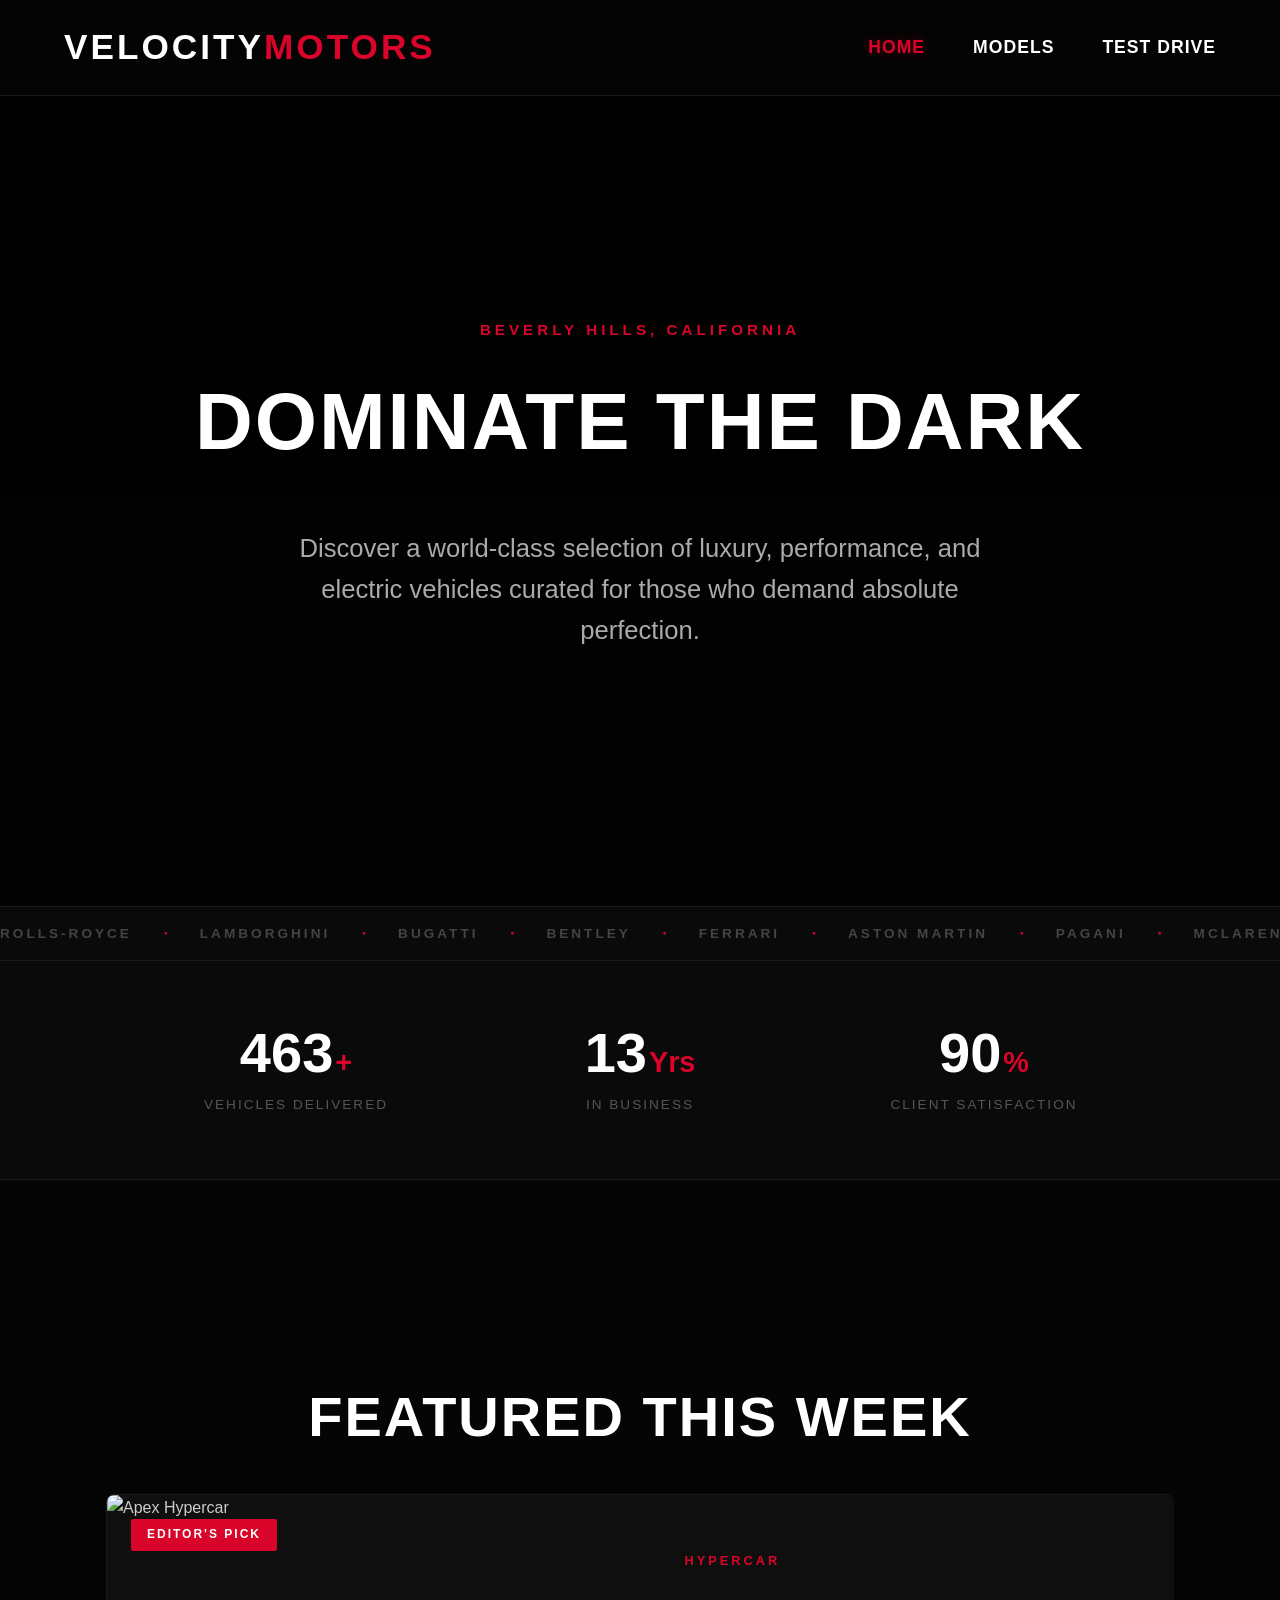
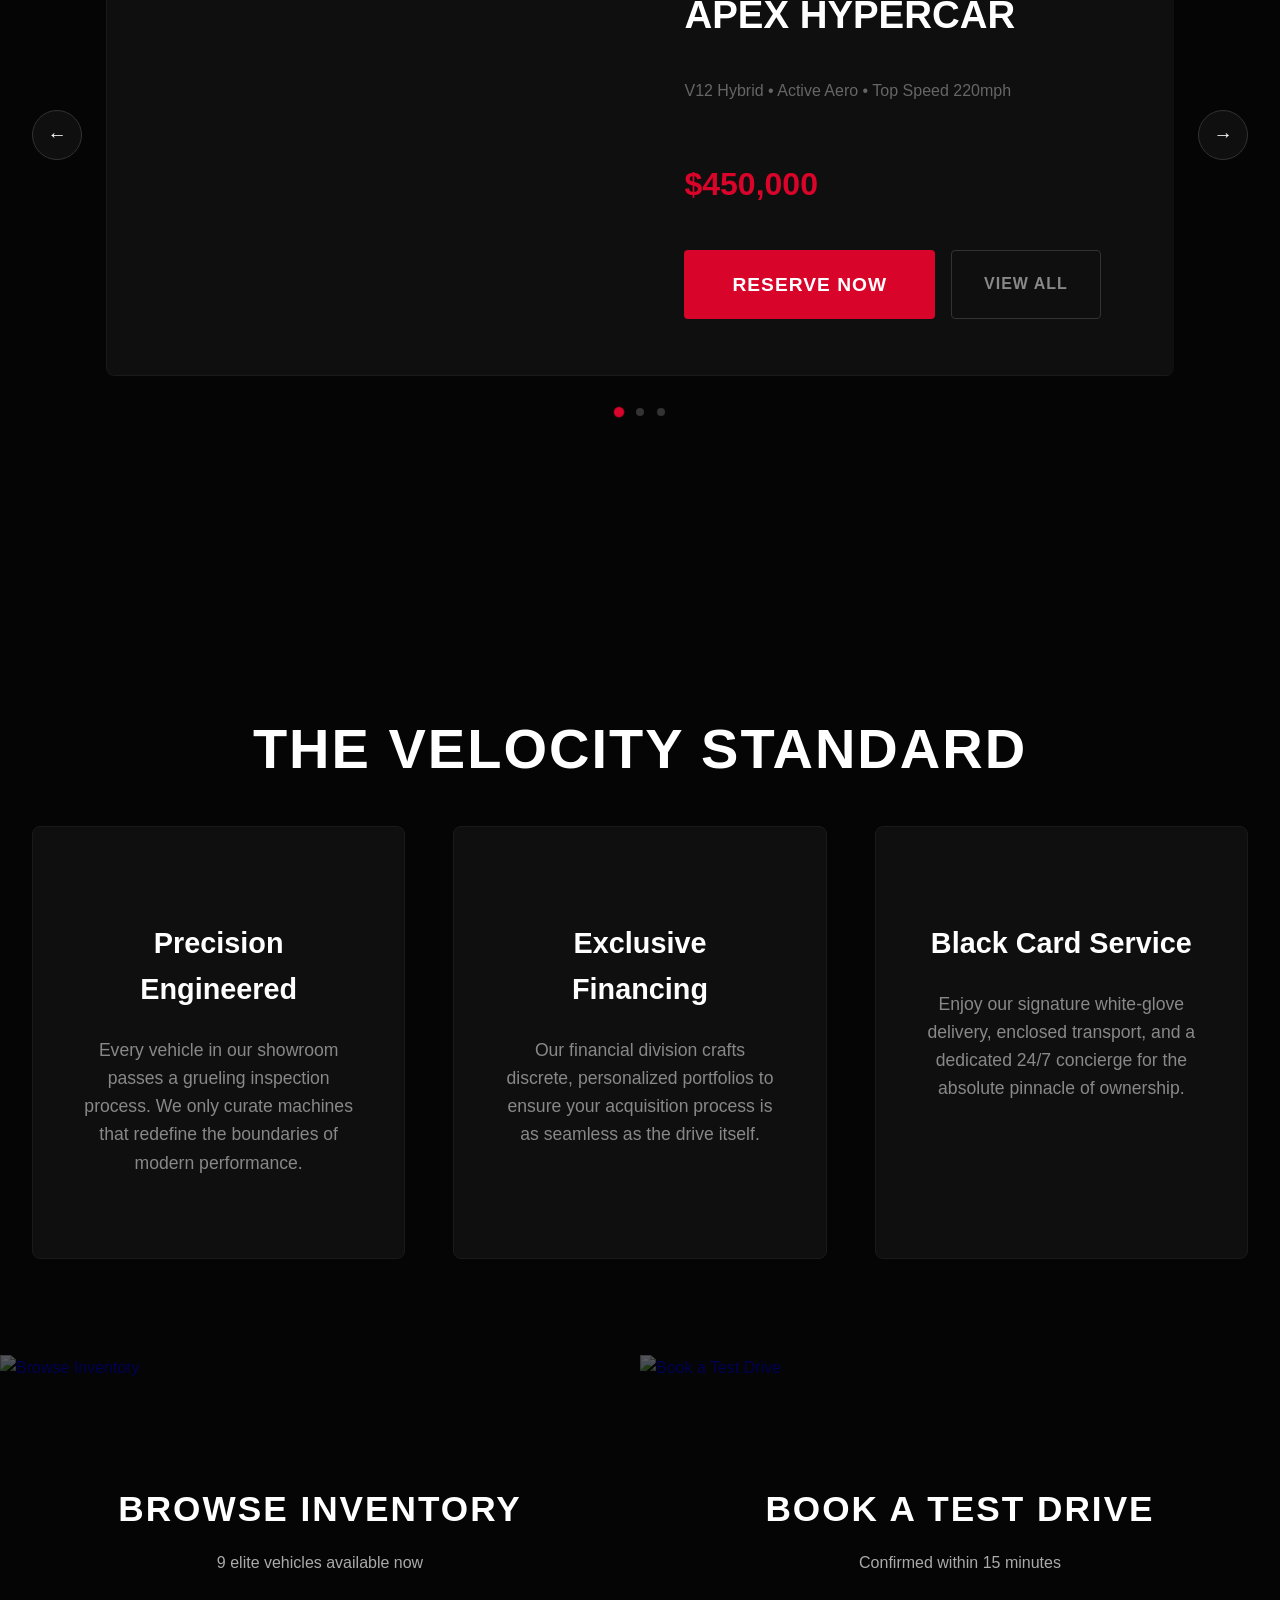
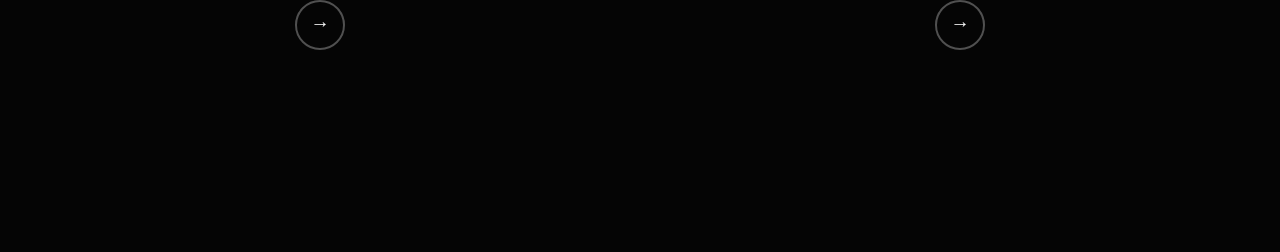
==== index.html @ 7ee49d0e "car-showroom" ====
<!doctype html>
<html lang="en">
  <head>
    <meta charset="UTF-8" />
    <meta name="viewport" content="width=device-width, initial-scale=1.0" />
    <title>Velocity Motors | Premium Auto Dealership</title>
    <link rel="stylesheet" href="style.css" />
  </head>
  <body>
    <!-- ====== SCROLL PROGRESS BAR ====== -->
    <div id="scroll-progress-bar"></div>

    <!-- ====== BACK TO TOP BUTTON ====== -->
    <button id="back-to-top" aria-label="Back to top">&#8679;</button>

    <!-- ====== HEADER & NAVIGATION ====== -->
    <header class="main-header" id="main-header">
      <a href="index.html" class="brand-logo">Velocity<span>Motors</span></a>
      <button class="hamburger-btn" id="hamburger-btn">&#9776;</button>
      <ul class="navigation-links" id="nav-links">
        <li><a href="index.html">Home</a></li>
        <li><a href="models.html">Models</a></li>
        <li><a href="book.html">Test Drive</a></li>
      </ul>
    </header>

    <!-- ====== HERO SECTION ====== -->
    <section class="hero-section fade-in-section" id="hero-section">
      <p class="hero-eyebrow">Beverly Hills, California</p>
      <h1 class="hero-main-text" id="hero-tagline">Dominate The Dark</h1>
      <p class="hero-sub-text">
        Discover a world-class selection of luxury, performance, and electric
        vehicles curated for those who demand absolute perfection.
      </p>
    </section>

    <!-- ====== BRAND TICKER ====== -->
    <div class="brand-ticker-wrapper">
      <div class="brand-ticker-track">
        <span>Rolls-Royce</span><span class="ticker-dot">&#9679;</span>
        <span>Lamborghini</span><span class="ticker-dot">&#9679;</span>
        <span>Bugatti</span><span class="ticker-dot">&#9679;</span>
        <span>Bentley</span><span class="ticker-dot">&#9679;</span>
        <span>Ferrari</span><span class="ticker-dot">&#9679;</span>
        <span>Aston Martin</span><span class="ticker-dot">&#9679;</span>
        <span>Pagani</span><span class="ticker-dot">&#9679;</span>
        <span>McLaren</span><span class="ticker-dot">&#9679;</span>
        <span>Koenigsegg</span><span class="ticker-dot">&#9679;</span>
        <span>Maserati</span><span class="ticker-dot">&#9679;</span>
        <span>Rolls-Royce</span><span class="ticker-dot">&#9679;</span>
        <span>Lamborghini</span><span class="ticker-dot">&#9679;</span>
        <span>Bugatti</span><span class="ticker-dot">&#9679;</span>
        <span>Bentley</span><span class="ticker-dot">&#9679;</span>
        <span>Ferrari</span><span class="ticker-dot">&#9679;</span>
        <span>Aston Martin</span><span class="ticker-dot">&#9679;</span>
        <span>Pagani</span><span class="ticker-dot">&#9679;</span>
        <span>McLaren</span><span class="ticker-dot">&#9679;</span>
        <span>Koenigsegg</span><span class="ticker-dot">&#9679;</span>
        <span>Maserati</span><span class="ticker-dot">&#9679;</span>
      </div>
    </div>

    <!-- ====== STATS SECTION ====== -->
    <section class="stats-section">
      <div class="stats-grid">
        <div class="stat-item scroll-reveal">
          <div class="stat-value-row">
            <span class="stat-number" data-target="500">0</span
            ><span class="stat-suffix">+</span>
          </div>
          <p class="stat-label">Vehicles Delivered</p>
        </div>
        <div class="stat-item scroll-reveal">
          <div class="stat-value-row">
            <span class="stat-number" data-target="15">0</span
            ><span class="stat-suffix"> Yrs</span>
          </div>
          <p class="stat-label">In Business</p>
        </div>
        <div class="stat-item scroll-reveal">
          <div class="stat-value-row">
            <span class="stat-number" data-target="98">0</span
            ><span class="stat-suffix">%</span>
          </div>
          <p class="stat-label">Client Satisfaction</p>
        </div>
      </div>
    </section>

    <!-- ====== FEATURED CAROUSEL ====== -->
    <section class="featured-section">
      <div class="content-wrapper">
        <h2 class="section-title scroll-reveal">Featured This Week</h2>
        <div class="carousel-wrapper">
          <button class="carousel-arrow carousel-prev" id="carousel-prev">
            &#8592;
          </button>
          <div class="carousel-viewport">
            <div class="carousel-track" id="carousel-track">
              <!-- Slide 1: Apex Hypercar -->
              <div class="featured-car-slide">
                <div class="featured-car-image-wrap">
                  <img
                    src="https://images.unsplash.com/photo-1544636331-e26879cd4d9b?auto=format&fit=crop&w=1200&q=80"
                    alt="Apex Hypercar"
                    class="featured-car-image"
                  />
                  <span class="featured-badge">Editor's Pick</span>
                </div>
                <div class="featured-car-info">
                  <p class="featured-car-category">Hypercar</p>
                  <h3 class="featured-car-name">Apex Hypercar</h3>
                  <p class="featured-car-specs">
                    V12 Hybrid &bull; Active Aero &bull; Top Speed 220mph
                  </p>
                  <p class="featured-car-price">$450,000</p>
                  <div class="featured-car-buttons">
                    <a href="book.html?car=apex" class="primary-button"
                      >Reserve Now</a
                    >
                    <a href="models.html" class="ghost-button">View All</a>
                  </div>
                </div>
              </div>

              <!-- Slide 2: Vortex GT -->
              <div class="featured-car-slide">
                <div class="featured-car-image-wrap">
                  <img
                    src="https://images.unsplash.com/photo-1503376780353-7e6692767b70?auto=format&fit=crop&w=1200&q=80"
                    alt="Vortex GT Stealth"
                    class="featured-car-image"
                  />
                  <span class="featured-badge">Most Wanted</span>
                </div>
                <div class="featured-car-info">
                  <p class="featured-car-category">Sports</p>
                  <h3 class="featured-car-name">Vortex GT Stealth</h3>
                  <p class="featured-car-specs">
                    V10 Engine &bull; Carbon Fiber &bull; Track Ready
                  </p>
                  <p class="featured-car-price">$182,000</p>
                  <div class="featured-car-buttons">
                    <a href="book.html?car=vortex" class="primary-button"
                      >Reserve Now</a
                    >
                    <a href="models.html" class="ghost-button">View All</a>
                  </div>
                </div>
              </div>

              <!-- Slide 3: Electron EV -->
              <div class="featured-car-slide">
                <div class="featured-car-image-wrap">
                  <img
                    src="https://images.unsplash.com/photo-1560958089-b8a1929cea89?auto=format&fit=crop&w=1200&q=80"
                    alt="Electron EV Noir"
                    class="featured-car-image"
                  />
                  <span class="featured-badge">New Arrival</span>
                </div>
                <div class="featured-car-info">
                  <p class="featured-car-category">Electric</p>
                  <h3 class="featured-car-name">Electron EV Noir</h3>
                  <p class="featured-car-specs">
                    Tri-Motor &bull; 500mi Range &bull; Auto-Pilot
                  </p>
                  <p class="featured-car-price">$99,900</p>
                  <div class="featured-car-buttons">
                    <a href="book.html?car=electron" class="primary-button"
                      >Reserve Now</a
                    >
                    <a href="models.html" class="ghost-button">View All</a>
                  </div>
                </div>
              </div>
            </div>
          </div>
          <button class="carousel-arrow carousel-next" id="carousel-next">
            &#8594;
          </button>
        </div>
        <div class="carousel-dots" id="carousel-dots">
          <span class="carousel-dot active-dot" data-index="0"></span>
          <span class="carousel-dot" data-index="1"></span>
          <span class="carousel-dot" data-index="2"></span>
        </div>
      </div>
    </section>

    <!-- ====== INFO CARDS ====== -->
    <main class="content-wrapper">
      <h2 class="section-title scroll-reveal">The Velocity Standard</h2>
      <div class="info-grid-container">
        <div class="info-card scroll-reveal">
          <h3 class="info-card-title">Precision Engineered</h3>
          <p class="info-card-text">
            Every vehicle in our showroom passes a grueling inspection process.
            We only curate machines that redefine the boundaries of modern
            performance.
          </p>
        </div>
        <div class="info-card scroll-reveal">
          <h3 class="info-card-title">Exclusive Financing</h3>
          <p class="info-card-text">
            Our financial division crafts discrete, personalized portfolios to
            ensure your acquisition process is as seamless as the drive itself.
          </p>
        </div>
        <div class="info-card scroll-reveal">
          <h3 class="info-card-title">Black Card Service</h3>
          <p class="info-card-text">
            Enjoy our signature white-glove delivery, enclosed transport, and a
            dedicated 24/7 concierge for the absolute pinnacle of ownership.
          </p>
        </div>
      </div>
    </main>

    <!-- ====== CTA SPLIT PANELS ====== -->
    <section class="cta-split-section scroll-reveal">
      <a href="models.html" class="cta-panel">
        <img
          src="https://images.unsplash.com/photo-1492144534655-ae79c964c9d7?auto=format&fit=crop&w=900&q=80"
          alt="Browse Inventory"
          class="cta-panel-image"
        />
        <div class="cta-panel-overlay">
          <h3 class="cta-panel-title">Browse Inventory</h3>
          <p class="cta-panel-sub">9 elite vehicles available now</p>
          <span class="cta-panel-arrow">&#8594;</span>
        </div>
      </a>
      <a href="book.html" class="cta-panel">
        <img
          src="https://images.unsplash.com/photo-1503376780353-7e6692767b70?auto=format&fit=crop&w=900&q=80"
          alt="Book a Test Drive"
          class="cta-panel-image"
        />
        <div class="cta-panel-overlay">
          <h3 class="cta-panel-title">Book A Test Drive</h3>
          <p class="cta-panel-sub">Confirmed within 15 minutes</p>
          <span class="cta-panel-arrow">&#8594;</span>
        </div>
      </a>
    </section>

    <br />
    <br />
    <br />

    <script>
      /* --- Active Navigation Link --- */
      var currentPage =
        window.location.pathname.split("/").pop() || "index.html";
      document.querySelectorAll(".navigation-links a").forEach(function (link) {
        if (link.getAttribute("href") === currentPage) {
          link.classList.add("active-link");
        }
      });

      /* --- Hamburger Menu Toggle --- */
      document
        .getElementById("hamburger-btn")
        .addEventListener("click", function () {
          document.getElementById("nav-links").classList.toggle("nav-open");
        });

      /* --- Tagline Rotation --- */
      var taglines = [
        "Dominate The Dark",
        "Built For The Bold",
        "Power Meets Precision",
        "The Road Obeys You",
      ];
      var taglineIndex = 0;
      var taglineEl = document.getElementById("hero-tagline");

      setInterval(function () {
        taglineEl.classList.add("tagline-exit");
        setTimeout(function () {
          taglineIndex = (taglineIndex + 1) % taglines.length;
          taglineEl.innerText = taglines[taglineIndex];
          taglineEl.classList.remove("tagline-exit");
          taglineEl.classList.add("tagline-enter");
          setTimeout(function () {
            taglineEl.classList.remove("tagline-enter");
          }, 500);
        }, 400);
      }, 3500);

      /* --- Scroll Reveal (IntersectionObserver) --- */
      var revealItems = document.querySelectorAll(".scroll-reveal");
      revealItems.forEach(function (item, index) {
        item.style.transitionDelay = index * 0.1 + "s";
      });

      var scrollObserver = new IntersectionObserver(
        function (entries) {
          entries.forEach(function (entry) {
            if (entry.isIntersecting) {
              entry.target.classList.add("revealed");
              scrollObserver.unobserve(entry.target);
            }
          });
        },
        { threshold: 0.15 },
      );

      revealItems.forEach(function (item) {
        scrollObserver.observe(item);
      });

      /* --- Animated Stats Counter --- */
      function animateCounter(el) {
        var target = parseInt(el.getAttribute("data-target"));
        var duration = 1800;
        var start = null;
        function step(timestamp) {
          if (!start) start = timestamp;
          var progress = Math.min((timestamp - start) / duration, 1);
          var eased = 1 - Math.pow(1 - progress, 3);
          el.innerText = Math.floor(eased * target);
          if (progress < 1) {
            requestAnimationFrame(step);
          } else {
            el.innerText = target;
          }
        }
        requestAnimationFrame(step);
      }

      var statsObserver = new IntersectionObserver(
        function (entries) {
          entries.forEach(function (entry) {
            if (entry.isIntersecting) {
              entry.target
                .querySelectorAll(".stat-number")
                .forEach(function (el) {
                  animateCounter(el);
                });
              statsObserver.unobserve(entry.target);
            }
          });
        },
        { threshold: 0.4 },
      );

      var statsSection = document.querySelector(".stats-section");
      if (statsSection) statsObserver.observe(statsSection);

      /* --- Featured Carousel with Auto-Play --- */
      var currentSlide = 0;
      var totalSlides = document.querySelectorAll(".featured-car-slide").length;

      function goToSlide(index) {
        currentSlide = (index + totalSlides) % totalSlides;
        document.getElementById("carousel-track").style.transform =
          "translateX(-" + currentSlide * 100 + "%)";
        document.querySelectorAll(".carousel-dot").forEach(function (dot, i) {
          dot.classList.toggle("active-dot", i === currentSlide);
        });
      }

      document
        .getElementById("carousel-prev")
        .addEventListener("click", function () {
          goToSlide(currentSlide - 1);
        });

      document
        .getElementById("carousel-next")
        .addEventListener("click", function () {
          goToSlide(currentSlide + 1);
        });

      document.querySelectorAll(".carousel-dot").forEach(function (dot) {
        dot.addEventListener("click", function () {
          goToSlide(parseInt(dot.getAttribute("data-index")));
        });
      });

      var autoSlide = setInterval(function () {
        goToSlide(currentSlide + 1);
      }, 5000);

      document
        .querySelector(".carousel-wrapper")
        .addEventListener("mouseenter", function () {
          clearInterval(autoSlide);
        });

      document
        .querySelector(".carousel-wrapper")
        .addEventListener("mouseleave", function () {
          autoSlide = setInterval(function () {
            goToSlide(currentSlide + 1);
          }, 5000);
        });

      /* --- Scroll Progress Bar --- */
      var progressBar = document.getElementById("scroll-progress-bar");

      /* --- Back to Top Button --- */
      var backToTopBtn = document.getElementById("back-to-top");

      backToTopBtn.addEventListener("click", function () {
        window.scrollTo({ top: 0, behavior: "smooth" });
      });

      /* --- Header Shrink on Scroll --- */
      var header = document.getElementById("main-header");

      /* --- Parallax Effect on Hero --- */
      var heroSection = document.getElementById("hero-section");

      /* Use requestAnimationFrame to batch scroll updates efficiently */
      var ticking = false;

      window.addEventListener("scroll", function () {
        if (!ticking) {
          requestAnimationFrame(function () {
            var scrollY = window.scrollY;
            var docHeight =
              document.documentElement.scrollHeight - window.innerHeight;

            /* Update scroll progress bar width */
            var scrollPercent = docHeight > 0 ? (scrollY / docHeight) * 100 : 0;
            progressBar.style.width = scrollPercent + "%";

            /* Show or hide back-to-top button after 400px */
            if (scrollY > 400) {
              backToTopBtn.classList.add("visible");
            } else {
              backToTopBtn.classList.remove("visible");
            }

            /* Shrink header padding after scrolling 100px */
            if (scrollY > 100) {
              header.classList.add("header-shrunk");
            } else {
              header.classList.remove("header-shrunk");
            }

            /* Parallax: move hero background at 40% of scroll speed */
            if (heroSection) {
              heroSection.style.backgroundPositionY = scrollY * 0.4 + "px";
            }

            ticking = false;
          });
          ticking = true;
        }
      });
    </script>
  </body>
</html>
---- style.css ----
/* ====== GLOBAL RESET & BASE STYLES ====== */

body {
  font-family: "Segoe UI", Tahoma, Geneva, Verdana, sans-serif;
  margin: 0;
  padding: 0;
  background-color: #050505;
  color: #cccccc;
  line-height: 1.6;
}

/* ====== KEYFRAME ANIMATIONS ====== */

@keyframes slideUpFade {
  from {
    opacity: 0;
    transform: translateY(40px);
  }
  to {
    opacity: 1;
    transform: translateY(0);
  }
}

@keyframes taglineExit {
  to {
    opacity: 0;
    transform: translateY(-20px);
  }
}

@keyframes taglineEnter {
  from {
    opacity: 0;
    transform: translateY(20px);
  }
  to {
    opacity: 1;
    transform: translateY(0);
  }
}

@keyframes tickerScroll {
  from {
    transform: translateX(0);
  }
  to {
    transform: translateX(-50%);
  }
}

@keyframes scrollBounce {
  0%,
  100% {
    transform: translateY(0);
    opacity: 0.3;
  }
  50% {
    transform: translateY(8px);
    opacity: 0.7;
  }
}

/* ====== SCROLL REVEAL ANIMATION ====== */

.fade-in-section {
  animation: slideUpFade 0.8s ease-out forwards;
}

.scroll-reveal {
  opacity: 0;
  transform: translateY(30px);
  transition:
    opacity 0.6s ease,
    transform 0.6s ease;
}

.scroll-reveal.revealed {
  opacity: 1;
  transform: translateY(0);
}

/* ====== SCROLL PROGRESS BAR ====== */

#scroll-progress-bar {
  position: fixed;
  top: 0;
  left: 0;
  width: 0%;
  height: 3px;
  background-color: #d90429;
  z-index: 2000;
  transition: width 0.1s linear;
}

/* ====== HEADER & NAVIGATION ====== */

.main-header {
  background-color: rgba(5, 5, 5, 0.95);
  backdrop-filter: blur(10px);
  padding: 1.2rem 5%;
  display: flex;
  justify-content: space-between;
  align-items: center;
  position: sticky;
  top: 0;
  z-index: 1000;
  border-bottom: 1px solid #1a1a1a;
  transition: padding 0.3s ease;
}

/* Reduced header padding when scrolled past 100px */
.main-header.header-shrunk {
  padding: 0.6rem 5%;
}

.brand-logo {
  font-size: 2.2rem;
  font-weight: 900;
  color: #ffffff;
  text-decoration: none;
  letter-spacing: 3px;
  text-transform: uppercase;
}

.brand-logo span {
  color: #d90429;
}

.navigation-links {
  list-style: none;
  display: flex;
  gap: 3rem;
  margin: 0;
  padding: 0;
}

.navigation-links a {
  color: #ffffff;
  text-decoration: none;
  font-weight: 600;
  font-size: 1.1rem;
  transition:
    color 0.3s ease,
    text-shadow 0.3s ease;
  text-transform: uppercase;
  letter-spacing: 1px;
}

.navigation-links a:hover {
  color: #d90429;
  text-shadow: 0 0 10px rgba(217, 4, 41, 0.5);
}

.navigation-links a.active-link {
  color: #d90429;
  text-shadow: 0 0 10px rgba(217, 4, 41, 0.4);
}

.hamburger-btn {
  display: none;
  background: none;
  border: none;
  color: #ffffff;
  font-size: 1.8rem;
  cursor: pointer;
  padding: 0.2rem 0.5rem;
  line-height: 1;
}

/* ====== BUTTONS ====== */

.primary-button {
  display: inline-block;
  background-color: #d90429;
  color: #ffffff;
  padding: 1.2rem 3rem;
  text-decoration: none;
  border-radius: 4px;
  font-weight: bold;
  font-size: 1.2rem;
  transition:
    transform 0.3s ease,
    background-color 0.3s ease,
    box-shadow 0.3s ease;
  text-transform: uppercase;
  letter-spacing: 1px;
  border: none;
  cursor: pointer;
}

.primary-button:hover {
  background-color: #ef233c;
  transform: translateY(-3px);
  box-shadow: 0 0 20px rgba(217, 4, 41, 0.6);
}

.secondary-button {
  display: inline-block;
  background-color: transparent;
  color: #ffffff;
  padding: 1.2rem 3rem;
  text-decoration: none;
  border-radius: 4px;
  font-weight: bold;
  font-size: 1.2rem;
  border: 2px solid rgba(255, 255, 255, 0.4);
  transition:
    border-color 0.3s ease,
    color 0.3s ease,
    background-color 0.3s ease;
  text-transform: uppercase;
  letter-spacing: 1px;
  cursor: pointer;
}

.secondary-button:hover {
  border-color: #ffffff;
  background-color: rgba(255, 255, 255, 0.07);
  color: #ffffff;
}

.ghost-button {
  display: inline-block;
  background-color: transparent;
  color: #888888;
  padding: 1.2rem 2rem;
  text-decoration: none;
  border-radius: 4px;
  font-weight: bold;
  font-size: 1rem;
  border: 1px solid #333333;
  transition:
    color 0.3s ease,
    border-color 0.3s ease;
  text-transform: uppercase;
  letter-spacing: 1px;
  cursor: pointer;
}

.ghost-button:hover {
  color: #ffffff;
  border-color: #ffffff;
}

/* Utility: makes a button span the full width of its container */
.full-width-button {
  width: 100%;
  margin-top: 1rem;
  box-sizing: border-box;
}

/* ====== LAYOUT HELPERS ====== */

.content-wrapper {
  max-width: 1300px;
  margin: 6rem auto;
  padding: 0 2rem;
}

.section-title {
  text-align: center;
  margin-bottom: 2rem;
  font-size: 3.5rem;
  color: #ffffff;
  font-weight: 800;
  text-transform: uppercase;
  letter-spacing: 2px;
}

/* ====== BACK TO TOP BUTTON ====== */

#back-to-top {
  position: fixed;
  bottom: 2.5rem;
  right: 2.5rem;
  width: 48px;
  height: 48px;
  background-color: #d90429;
  color: #ffffff;
  border: none;
  border-radius: 50%;
  font-size: 1.4rem;
  cursor: pointer;
  display: flex;
  align-items: center;
  justify-content: center;
  opacity: 0;
  pointer-events: none;
  transition:
    opacity 0.3s ease,
    transform 0.3s ease,
    box-shadow 0.3s ease;
  z-index: 999;
  box-shadow: 0 4px 15px rgba(217, 4, 41, 0.4);
}

#back-to-top.visible {
  opacity: 1;
  pointer-events: auto;
}

#back-to-top:hover {
  transform: translateY(-3px);
  box-shadow: 0 8px 20px rgba(217, 4, 41, 0.6);
}

/* ====== FOOTER ====== */

.site-footer {
  background-color: #0a0a0a;
  color: #ffffff;
  padding: 5rem 5% 2rem;
  margin-top: 6rem;
  border-top: 1px solid #1a1a1a;
}

.footer-columns {
  display: flex;
  justify-content: space-between;
  gap: 4rem;
  max-width: 1300px;
  margin: 0 auto 4rem;
}

.footer-column {
  flex: 1;
}

.footer-column h4 {
  font-size: 1.5rem;
  margin-bottom: 1.5rem;
  color: #d90429;
  text-transform: uppercase;
  letter-spacing: 1px;
}

.footer-column p {
  color: #888888;
  line-height: 1.8;
}

.footer-links {
  list-style: none;
  padding: 0;
  margin: 0;
}

.footer-links li {
  margin-bottom: 1rem;
}

.footer-links a {
  color: #888888;
  text-decoration: none;
  transition: color 0.3s ease;
}

.footer-links a:hover {
  color: #ffffff;
}

.footer-bottom {
  text-align: center;
  padding-top: 2rem;
  border-top: 1px solid #1a1a1a;
  color: #555555;
}

/* ====== HERO SECTION ====== */

.hero-section {
  background-image:
    linear-gradient(rgba(0, 0, 0, 0.8), rgba(0, 0, 0, 0.4)),
    url("https://images.unsplash.com/photo-1544636331-e26879cd4d9b?auto=format&fit=crop&w=1920&q=80");
  background-size: cover;
  background-position: center;
  height: 90vh;
  display: flex;
  flex-direction: column;
  justify-content: center;
  align-items: center;
  text-align: center;
  color: #ffffff;
  padding: 0 2rem;
  position: relative;
}

.hero-eyebrow {
  font-size: 0.95rem;
  letter-spacing: 4px;
  text-transform: uppercase;
  color: #d90429;
  margin-bottom: 1rem;
  font-weight: 600;
}

.hero-main-text {
  font-size: 5rem;
  font-weight: 900;
  margin-bottom: 1rem;
  margin-top: 0;
  text-transform: uppercase;
  letter-spacing: 2px;
}

.hero-sub-text {
  font-size: 1.6rem;
  margin-bottom: 3rem;
  max-width: 700px;
  font-weight: 300;
  color: #aaaaaa;
}

.hero-button-row {
  display: flex;
  gap: 1.5rem;
  align-items: center;
  flex-wrap: wrap;
  justify-content: center;
}

.hero-scroll-hint {
  position: absolute;
  bottom: 2.5rem;
  font-size: 1.6rem;
  color: rgba(255, 255, 255, 0.3);
  animation: scrollBounce 2s ease-in-out infinite;
}

/* Tagline rotation animation classes */
.tagline-exit {
  animation: taglineExit 0.4s ease forwards;
}

.tagline-enter {
  animation: taglineEnter 0.5s ease forwards;
}

/* ====== BRAND TICKER ====== */

.brand-ticker-wrapper {
  overflow: hidden;
  background-color: #0a0a0a;
  border-top: 1px solid #1a1a1a;
  border-bottom: 1px solid #1a1a1a;
  padding: 1rem 0;
}

.brand-ticker-track {
  display: flex;
  gap: 2rem;
  white-space: nowrap;
  animation: tickerScroll 28s linear infinite;
  width: max-content;
  align-items: center;
}

.brand-ticker-track span {
  font-size: 0.85rem;
  font-weight: 700;
  letter-spacing: 3px;
  text-transform: uppercase;
  color: #444444;
}

.ticker-dot {
  font-size: 0.4rem !important;
  color: #d90429 !important;
  letter-spacing: 0 !important;
}

/* ====== STATS SECTION ====== */

.stats-section {
  background-color: #0a0a0a;
  border-bottom: 1px solid #1a1a1a;
  padding: 4rem 5%;
}

.stats-grid {
  display: flex;
  justify-content: space-around;
  align-items: center;
  max-width: 1000px;
  margin: 0 auto;
  gap: 2rem;
  flex-wrap: wrap;
}

.stat-item {
  text-align: center;
  flex: 1;
  min-width: 140px;
}

.stat-value-row {
  display: flex;
  align-items: baseline;
  justify-content: center;
  gap: 2px;
}

.stat-number {
  font-size: 3.5rem;
  font-weight: 900;
  color: #ffffff;
  line-height: 1;
}

.stat-suffix {
  font-size: 1.8rem;
  font-weight: 700;
  color: #d90429;
}

.stat-label {
  color: #555555;
  font-size: 0.85rem;
  text-transform: uppercase;
  letter-spacing: 2px;
  margin-top: 0.5rem;
  margin-bottom: 0;
}

/* ====== FEATURED CAROUSEL ====== */

.featured-section {
  padding: 6rem 0;
  background-color: #050505;
}

.carousel-wrapper {
  display: flex;
  align-items: center;
  gap: 1.5rem;
  position: relative;
}

.carousel-viewport {
  flex: 1;
  overflow: hidden;
  border-radius: 8px;
}

.carousel-track {
  display: flex;
  transition: transform 0.5s ease;
}

.featured-car-slide {
  min-width: 100%;
  display: flex;
  gap: 0;
  background-color: #0f0f0f;
  border-radius: 8px;
  overflow: hidden;
  border: 1px solid #1a1a1a;
}

.featured-car-image-wrap {
  flex: 1.2;
  position: relative;
  overflow: hidden;
  min-height: 380px;
}

.featured-car-image {
  width: 100%;
  height: 100%;
  object-fit: cover;
  display: block;
  transition: transform 0.6s ease;
}

.featured-car-slide:hover .featured-car-image {
  transform: scale(1.04);
}

.featured-badge {
  position: absolute;
  top: 1.5rem;
  left: 1.5rem;
  background-color: #d90429;
  color: #ffffff;
  font-size: 0.75rem;
  font-weight: 700;
  letter-spacing: 2px;
  text-transform: uppercase;
  padding: 0.4rem 1rem;
  border-radius: 2px;
}

.featured-car-info {
  flex: 1;
  padding: 3.5rem;
  display: flex;
  flex-direction: column;
  justify-content: center;
}

.featured-car-category {
  font-size: 0.8rem;
  letter-spacing: 3px;
  text-transform: uppercase;
  color: #d90429;
  font-weight: 700;
  margin: 0 0 0.8rem;
}

.featured-car-name {
  font-size: 2.4rem;
  font-weight: 900;
  color: #ffffff;
  margin: 0 0 1rem;
  text-transform: uppercase;
}

.featured-car-specs {
  color: #666666;
  font-size: 1rem;
  margin-bottom: 1.5rem;
}

.featured-car-price {
  font-size: 2rem;
  font-weight: 900;
  color: #d90429;
  margin-bottom: 2.5rem;
}

.featured-car-buttons {
  display: flex;
  gap: 1rem;
  flex-wrap: wrap;
}

.carousel-arrow {
  background-color: #0f0f0f;
  border: 1px solid #333333;
  color: #ffffff;
  width: 50px;
  height: 50px;
  border-radius: 50%;
  font-size: 1.2rem;
  cursor: pointer;
  transition:
    background-color 0.3s ease,
    border-color 0.3s ease;
  flex-shrink: 0;
  display: flex;
  align-items: center;
  justify-content: center;
}

.carousel-arrow:hover {
  background-color: #d90429;
  border-color: #d90429;
}

.carousel-dots {
  display: flex;
  justify-content: center;
  gap: 0.8rem;
  margin-top: 2rem;
}

.carousel-dot {
  width: 8px;
  height: 8px;
  background-color: #333333;
  border-radius: 50%;
  cursor: pointer;
  transition:
    background-color 0.3s ease,
    transform 0.3s ease;
}

.carousel-dot.active-dot {
  background-color: #d90429;
  transform: scale(1.3);
}

/* ====== INFO CARDS ====== */

.info-grid-container {
  display: flex;
  gap: 3rem;
  justify-content: space-between;
}

.info-card {
  background: #0f0f0f;
  padding: 4rem 3rem;
  border-radius: 8px;
  border: 1px solid #1a1a1a;
  flex: 1;
  text-align: center;
  transition:
    transform 0.4s ease,
    border-color 0.4s ease,
    box-shadow 0.4s ease;
}

.info-card:hover {
  transform: translateY(-10px);
  border-color: #d90429;
  box-shadow: 0 10px 30px rgba(217, 4, 41, 0.15);
}

.info-card-title {
  font-size: 1.8rem;
  color: #ffffff;
  margin-bottom: 1.5rem;
  font-weight: 700;
}

.info-card-text {
  color: #888888;
  font-size: 1.1rem;
}

/* ====== CTA SPLIT PANELS ====== */

.cta-split-section {
  display: flex;
  height: 420px;
  margin-top: 6rem;
}

.cta-panel {
  flex: 1;
  position: relative;
  overflow: hidden;
  text-decoration: none;
  display: block;
}

.cta-panel-image {
  width: 100%;
  height: 100%;
  object-fit: cover;
  display: block;
  transition: transform 0.6s ease;
  filter: brightness(0.35);
}

.cta-panel:hover .cta-panel-image {
  transform: scale(1.06);
  filter: brightness(0.45);
}

.cta-panel-overlay {
  position: absolute;
  inset: 0;
  display: flex;
  flex-direction: column;
  justify-content: center;
  align-items: center;
  text-align: center;
  padding: 3rem;
}

.cta-panel-title {
  font-size: 2.2rem;
  font-weight: 900;
  color: #ffffff;
  text-transform: uppercase;
  letter-spacing: 2px;
  margin: 0 0 0.8rem;
}

.cta-panel-sub {
  color: #aaaaaa;
  font-size: 1rem;
  margin: 0 0 1.5rem;
}

.cta-panel-arrow {
  display: inline-flex;
  width: 46px;
  height: 46px;
  border: 2px solid rgba(255, 255, 255, 0.3);
  border-radius: 50%;
  align-items: center;
  justify-content: center;
  color: #ffffff;
  font-size: 1.2rem;
  transition:
    background-color 0.3s ease,
    border-color 0.3s ease,
    transform 0.3s ease;
}

.cta-panel:hover .cta-panel-arrow {
  background-color: #d90429;
  border-color: #d90429;
  transform: translateX(4px);
}

/* ====== RESPONSIVE BREAKPOINTS ====== */

@media (max-width: 768px) {
  .hamburger-btn {
    display: block;
  }

  .navigation-links {
    display: none;
    flex-direction: column;
    gap: 0;
    position: absolute;
    top: 100%;
    left: 0;
    right: 0;
    background-color: rgba(5, 5, 5, 0.98);
    border-top: 1px solid #1a1a1a;
    padding: 0.5rem 0;
  }

  .navigation-links.nav-open {
    display: flex;
  }

  .navigation-links li {
    padding: 1rem 5%;
    border-bottom: 1px solid #1a1a1a;
  }

  .hero-main-text {
    font-size: 3rem;
  }

  .hero-sub-text {
    font-size: 1.2rem;
  }

  .section-title {
    font-size: 2.4rem;
  }

  .info-grid-container {
    flex-direction: column;
  }

  .featured-car-slide {
    flex-direction: column;
  }

  .featured-car-image-wrap {
    min-height: 220px;
  }

  .featured-car-info {
    padding: 2rem;
  }

  .featured-car-name {
    font-size: 1.8rem;
  }

  .carousel-arrow {
    width: 38px;
    height: 38px;
    font-size: 1rem;
  }

  .cta-split-section {
    flex-direction: column;
    height: auto;
  }

  .cta-panel {
    height: 220px;
  }

  .stat-number {
    font-size: 2.6rem;
  }

  .footer-columns {
    flex-direction: column;
    gap: 2rem;
  }
}
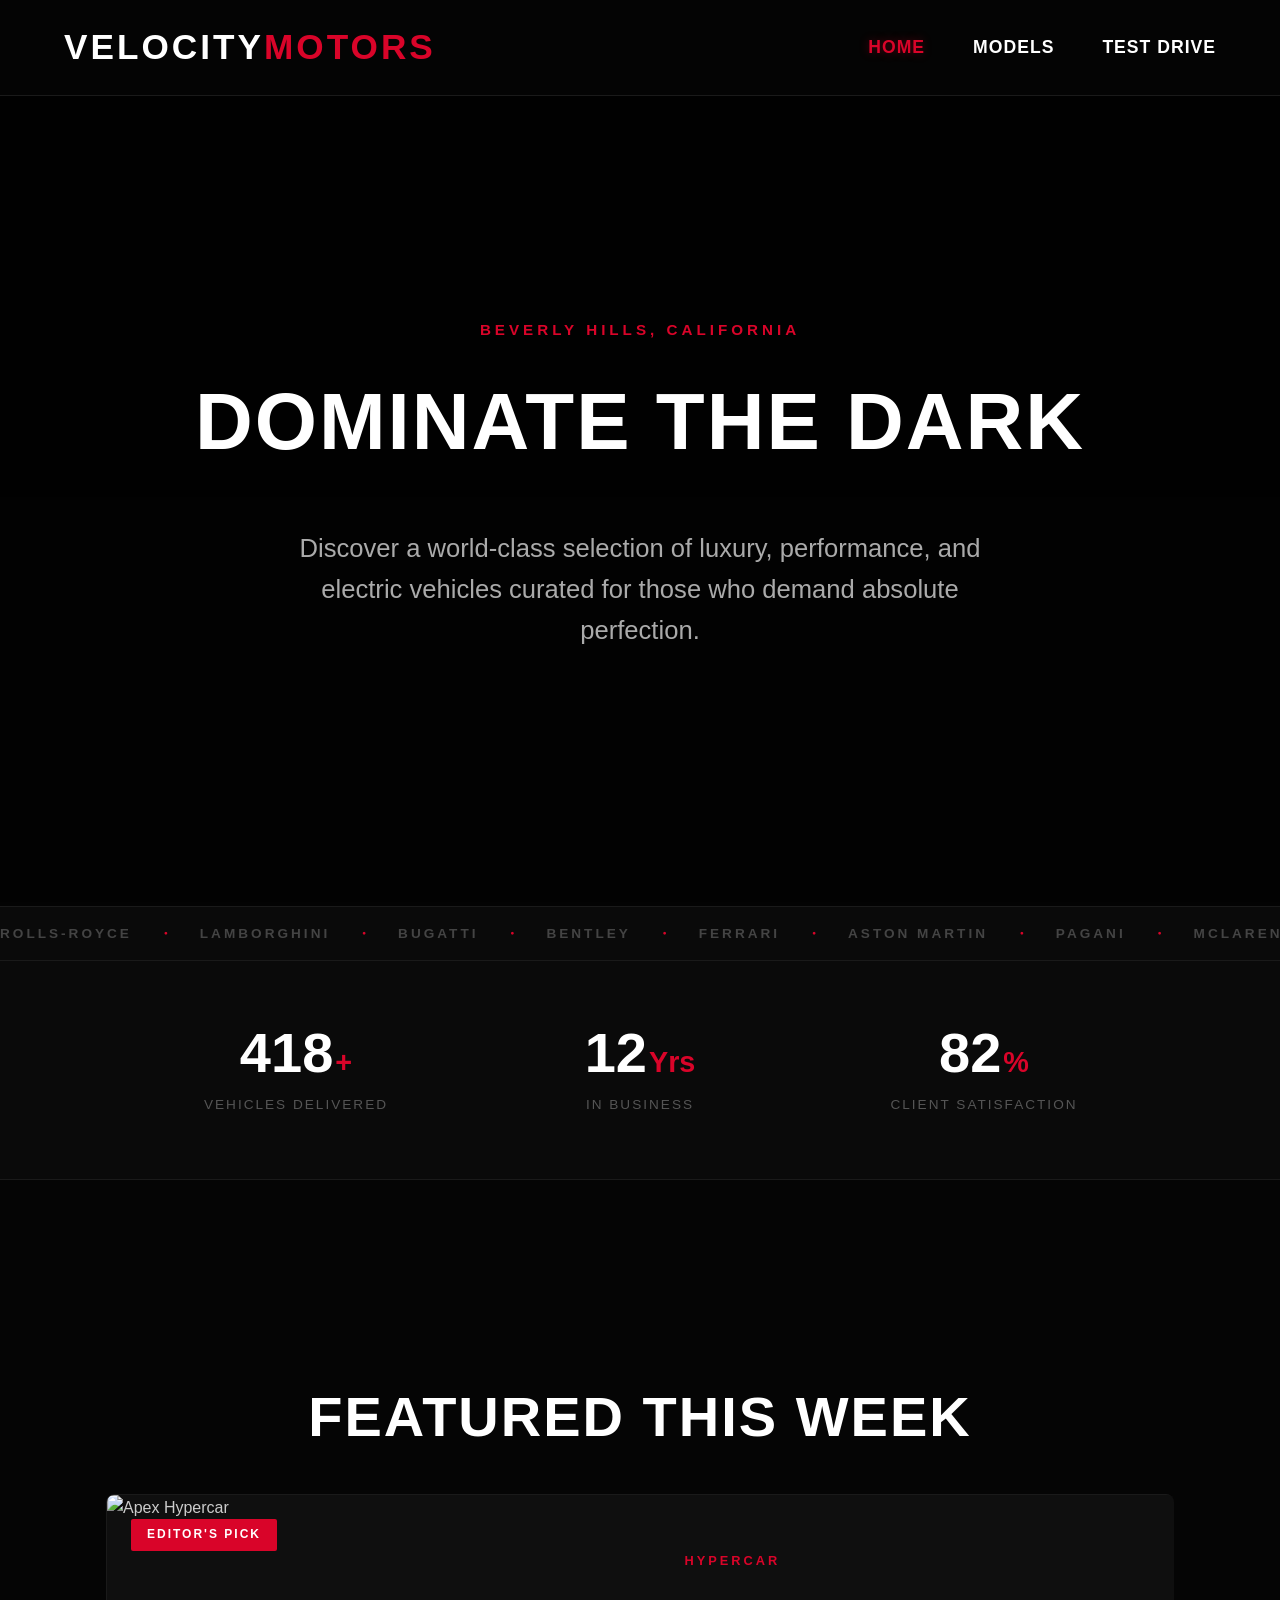
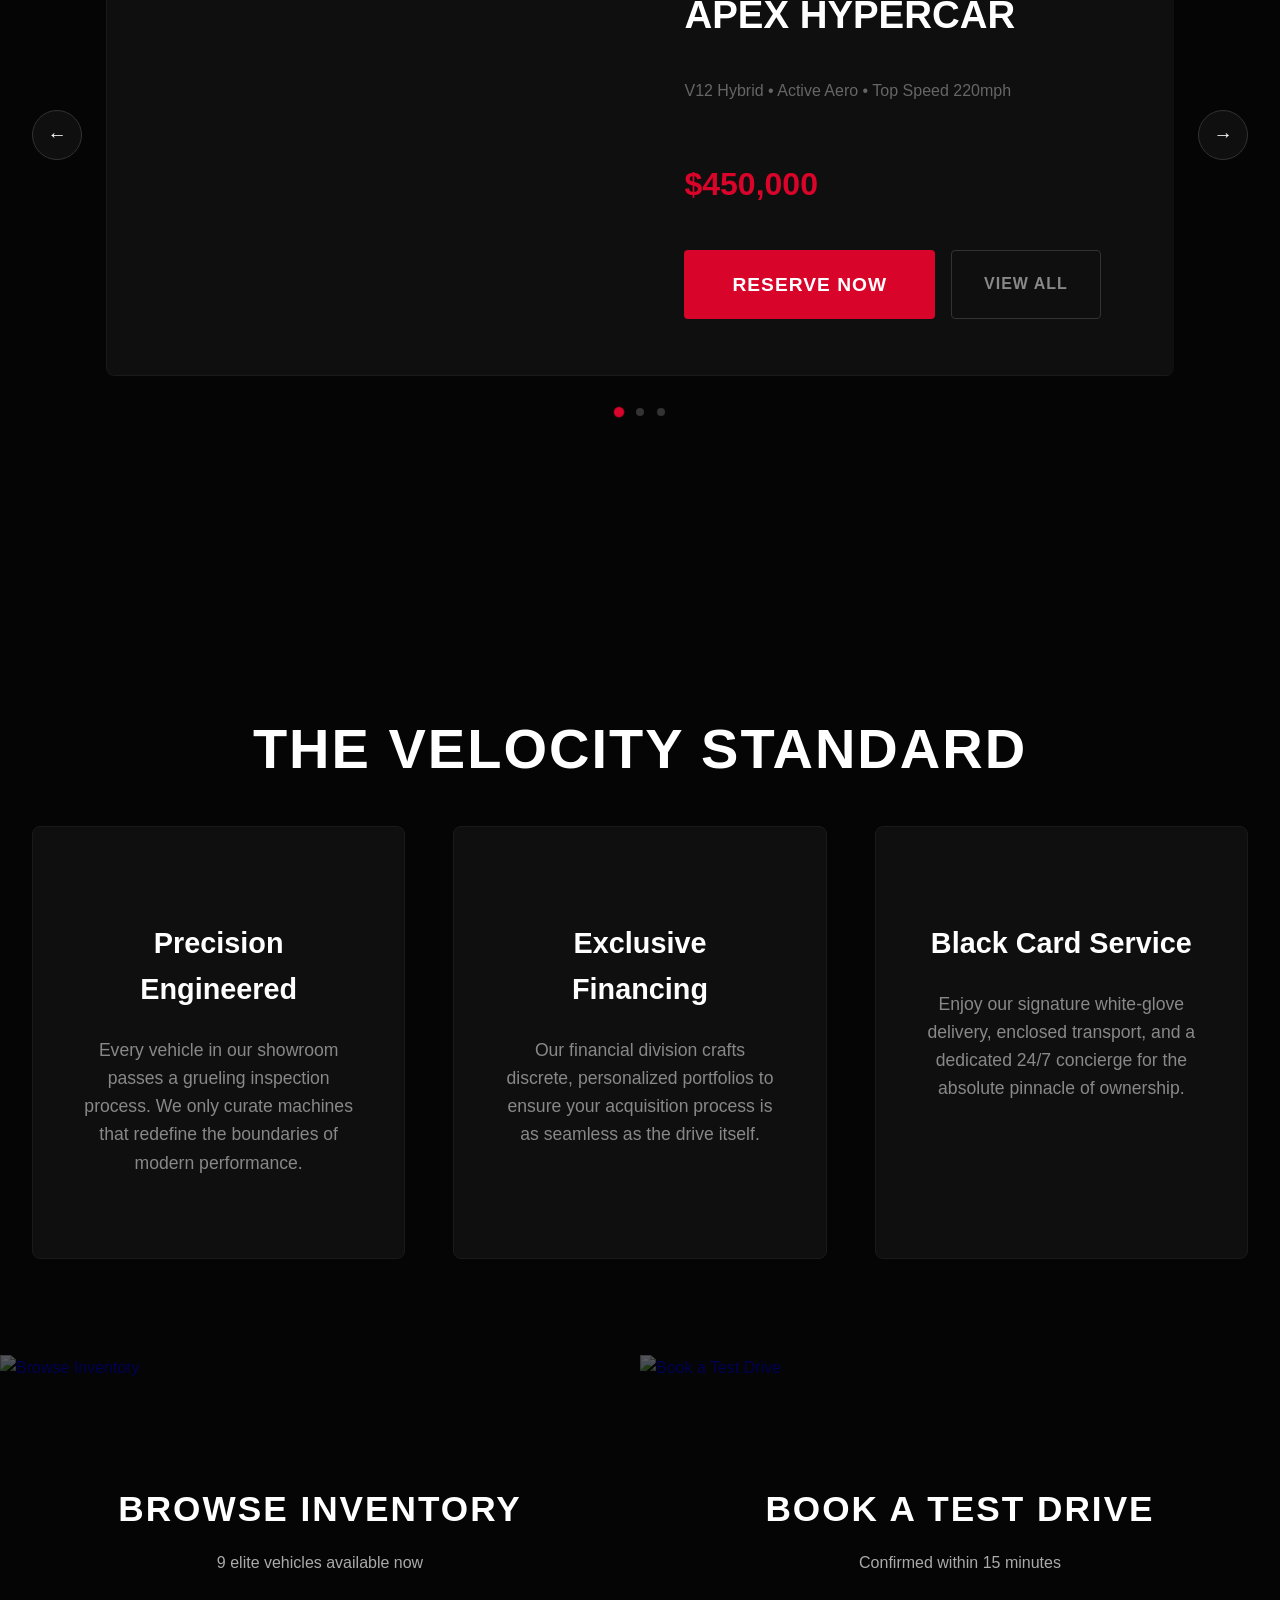
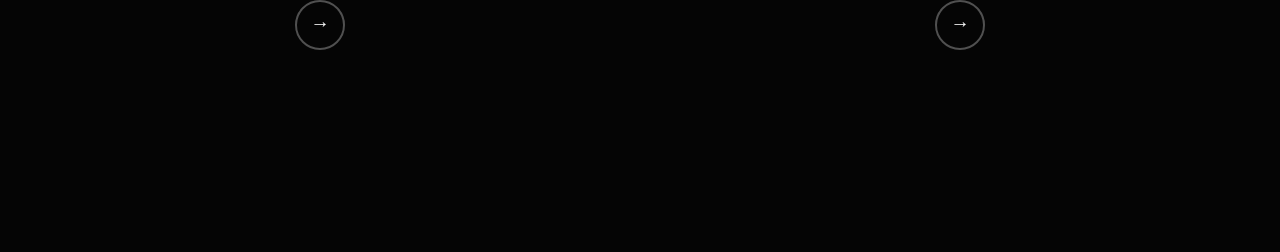
==== commit 8cce2ef3: "change name" ====
--- a/index.html
+++ b/index.html
@@ -3,7 +3,7 @@
   <head>
     <meta charset="UTF-8" />
     <meta name="viewport" content="width=device-width, initial-scale=1.0" />
-    <title>Velocity Motors | Premium Auto Dealership</title>
+    <title>Velocity | Premium Auto Dealership</title>
     <link rel="stylesheet" href="style.css" />
   </head>
   <body>
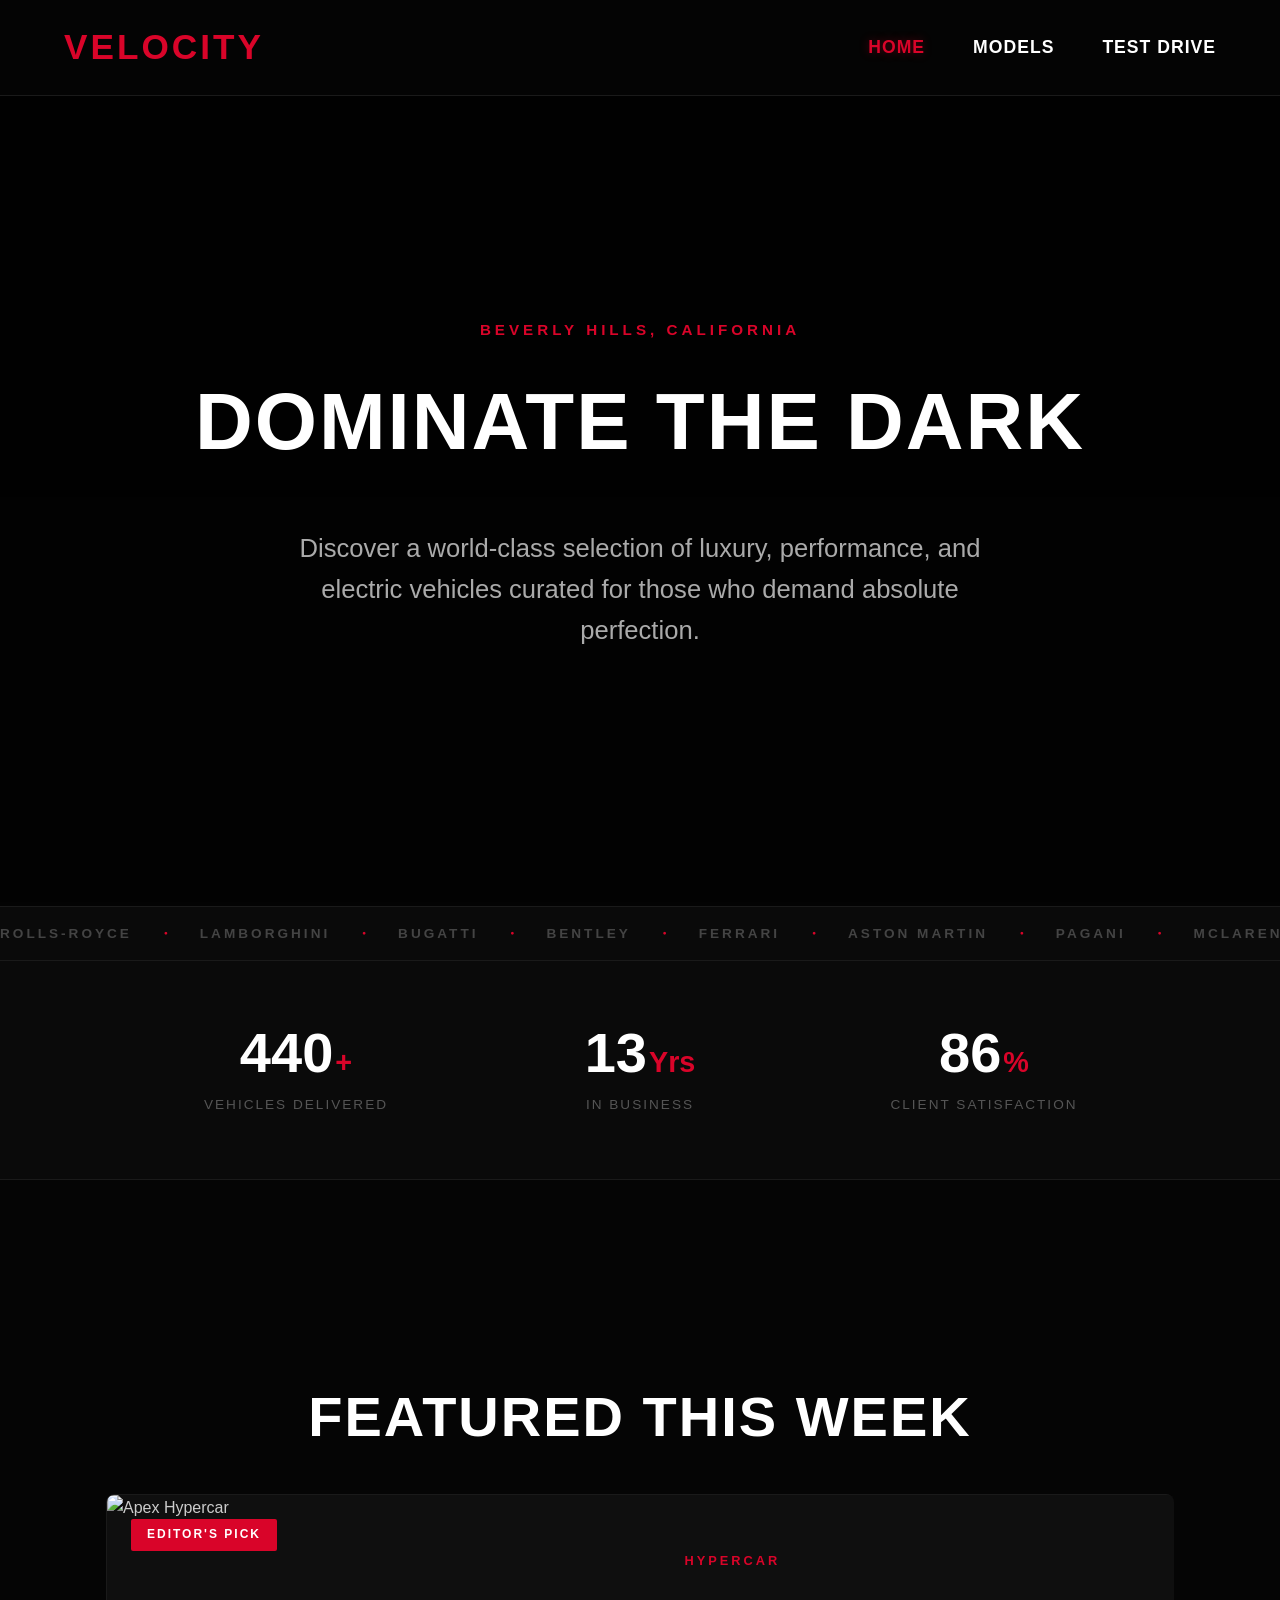
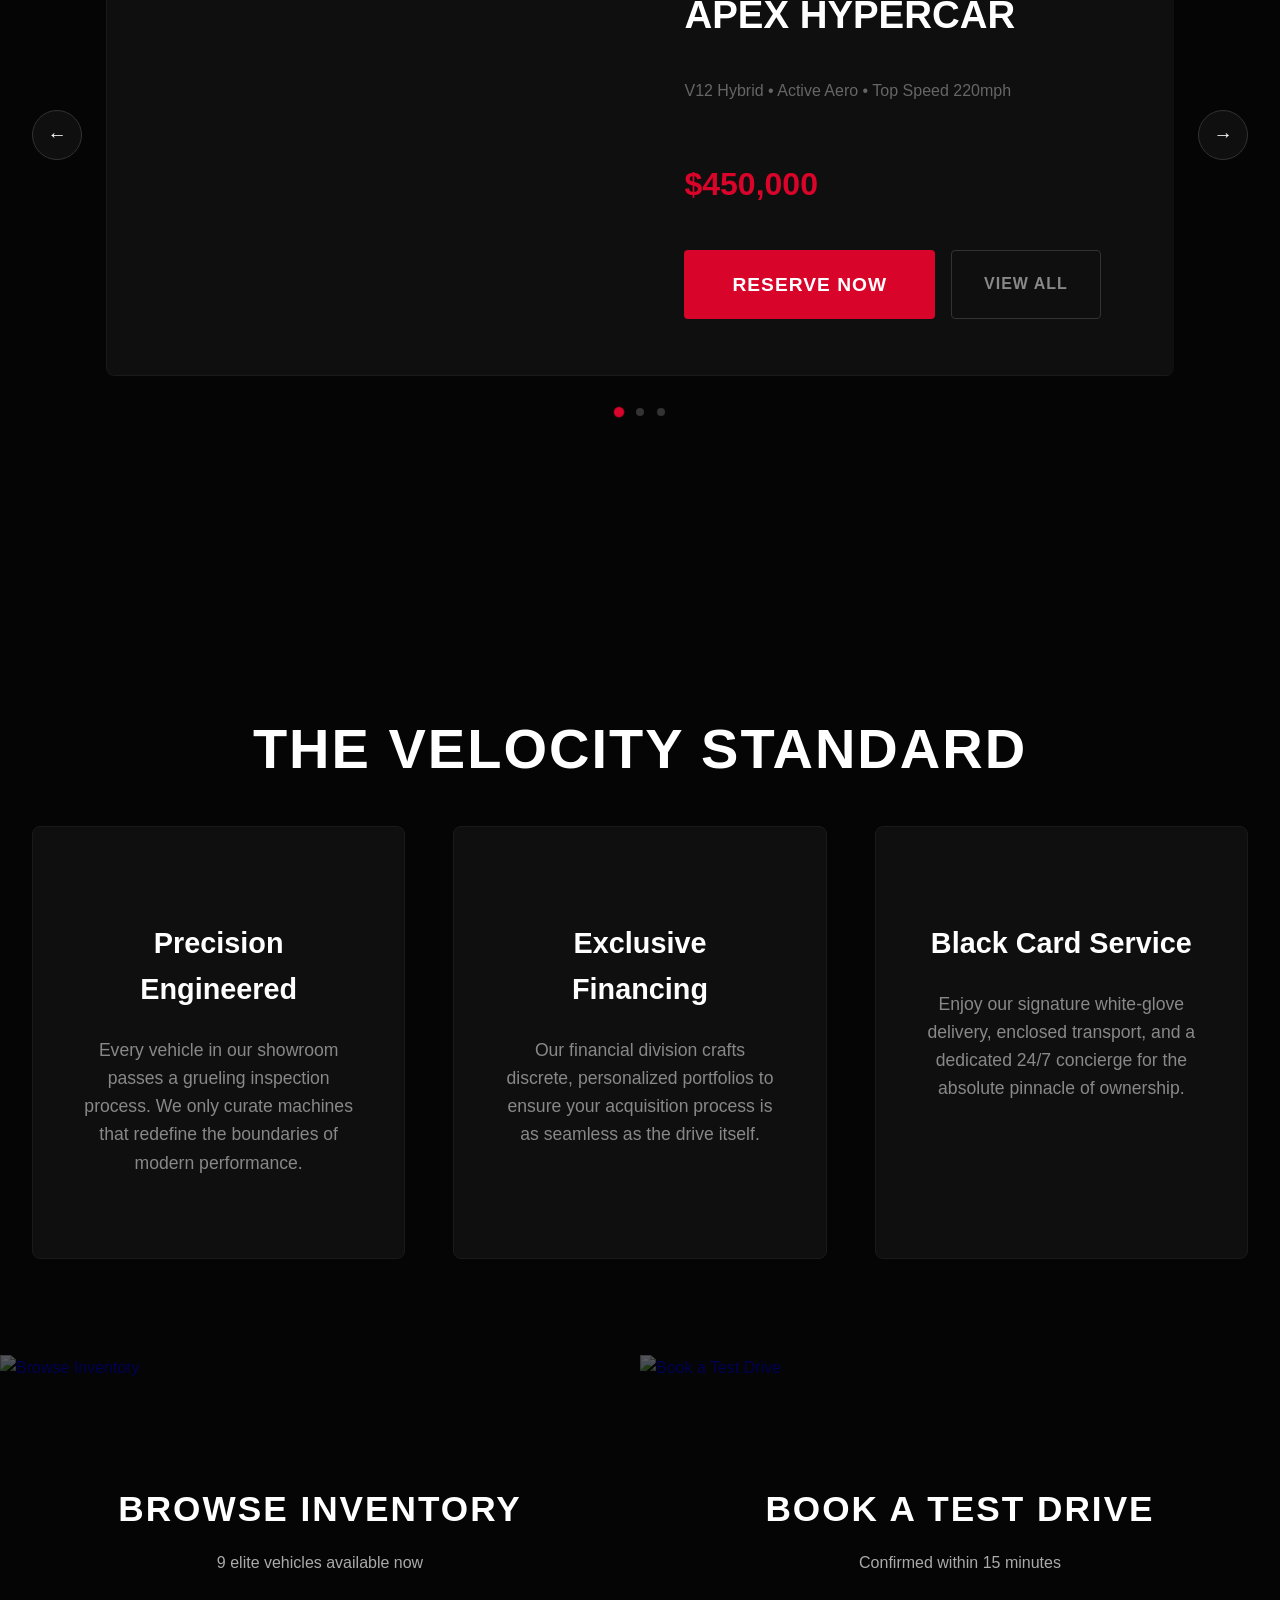
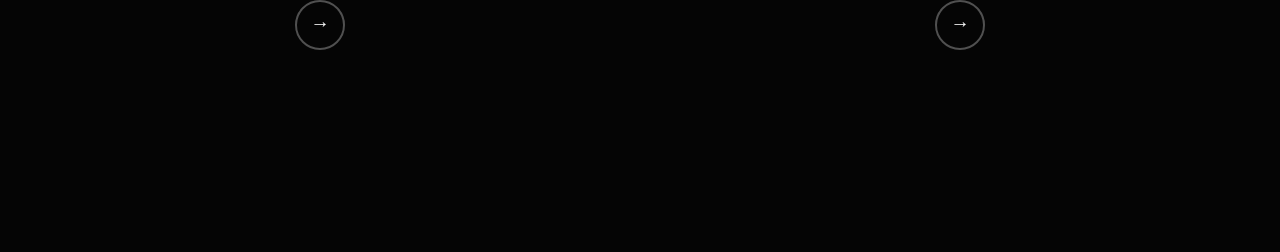
==== commit 7dc77d26: "name change" ====
--- a/index.html
+++ b/index.html
@@ -15,7 +15,7 @@
 
     <!-- ====== HEADER & NAVIGATION ====== -->
     <header class="main-header" id="main-header">
-      <a href="index.html" class="brand-logo">Velocity<span>Motors</span></a>
+      <a href="index.html" class="brand-logo"><span>Velocity</span></a>
       <button class="hamburger-btn" id="hamburger-btn">&#9776;</button>
       <ul class="navigation-links" id="nav-links">
         <li><a href="index.html">Home</a></li>
